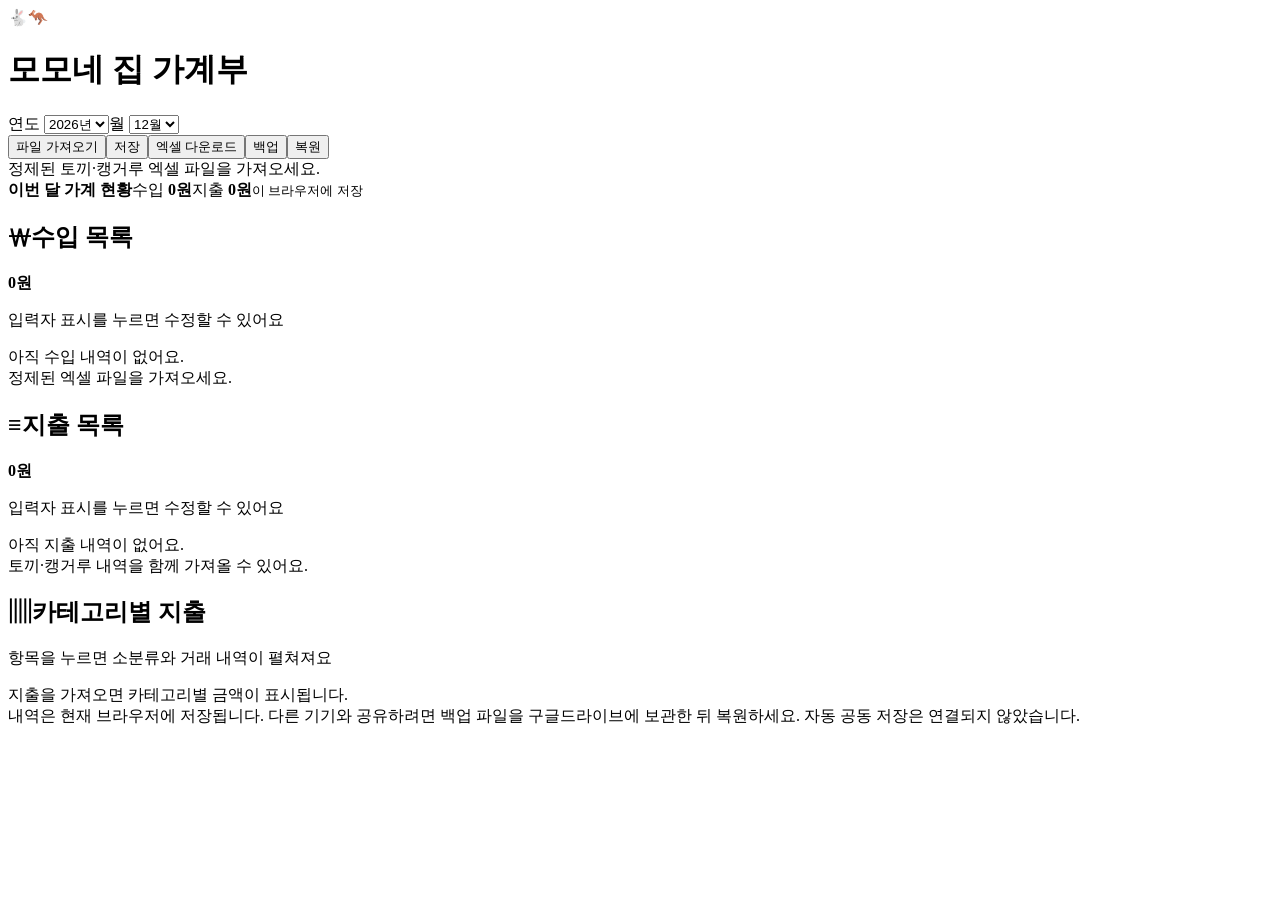
==== index.html @ 963e7337 "Add index.html" ====
<!doctype html>
<html lang="ko"><head><meta charset="utf-8"><meta name="viewport" content="width=device-width,initial-scale=1"><title>모모네 집 가계부</title><link rel="stylesheet" href="style.css"><script defer src="vendor/xlsx.full.min.js"></script><script defer src="app.js"></script></head>
<body><main>
<header><div class="brand"><span class="mascots" aria-hidden="true">🐇🦘</span><h1>모모네 집 가계부</h1></div><div class="toolbar"><div class="period"><label>연도 <select id="year"></select></label><label>월 <select id="month"></select></label></div><div class="actions"><button id="import">파일 가져오기</button><button id="save" class="primary">저장</button><button id="export">엑셀 다운로드</button><button id="backup">백업</button><button id="restore">복원</button></div></div></header>
<div id="notice" role="status">정제된 토끼·캥거루 엑셀 파일을 가져오세요.</div>
<section class="summary"><strong>이번 달 가계 현황</strong><span>수입 <b id="incomeTotal">0원</b></span><span>지출 <b id="expenseTotal">0원</b></span><small id="savedState">이 브라우저에 저장</small></section>
<div class="lists"><section class="panel"><div class="panel-title"><h2><span class="circle green">₩</span>수입 목록</h2><strong id="incomePanelTotal">0원</strong></div><p class="hint">입력자 표시를 누르면 수정할 수 있어요</p><div id="incomeList"></div></section><section class="panel"><div class="panel-title"><h2><span class="circle purple">≡</span>지출 목록</h2><strong id="expensePanelTotal">0원</strong></div><p class="hint">입력자 표시를 누르면 수정할 수 있어요</p><div id="expenseList"></div></section></div>
<section class="panel analysis"><h2><span class="circle green">▥</span>카테고리별 지출</h2><p class="hint">항목을 누르면 소분류와 거래 내역이 펼쳐져요</p><div id="chart"></div><div id="detail"></div></section>
<footer>내역은 현재 브라우저에 저장됩니다. 다른 기기와 공유하려면 백업 파일을 구글드라이브에 보관한 뒤 복원하세요. 자동 공동 저장은 연결되지 않았습니다.</footer>
</main><input hidden type="file" id="files" accept=".xlsx,.xls" multiple><input hidden type="file" id="backupFile" accept=".json">
<dialog id="importDialog"><form id="importForm"><h2>파일 가져오기</h2><p class="hint">파일명에서 월과 입력자를 찾았어요. 연도와 내용을 확인하세요.</p><div id="importFields"></div><p class="hint">같은 연월·입력자의 기존 내역은 새 파일로 교체됩니다.</p><div class="dialog-actions"><button type="button" data-close="importDialog">취소</button><button class="primary" type="submit">가져오기</button></div></form></dialog>
<dialog id="editDialog"><form id="editForm"><h2>내역 수정</h2><label>입력자<select name="owner"><option>토끼</option><option>캥거루</option></select></label><label>구분<select name="type"><option>수입</option><option>지출</option></select></label><label>날짜<input name="date" type="date" required></label><div class="field-pair"><label>대분류<input name="category" required></label><label>소분류<input name="subcategory"></label></div><label>내용<input name="description" required></label><label>금액<input name="amount" type="number" step="1" required></label><label>결제수단<input name="payment"></label><label>메모<textarea name="memo" rows="3"></textarea></label><div class="dialog-actions"><button type="button" data-close="editDialog">취소</button><button type="submit" class="primary">수정 저장</button></div></form></dialog>
</body></html>
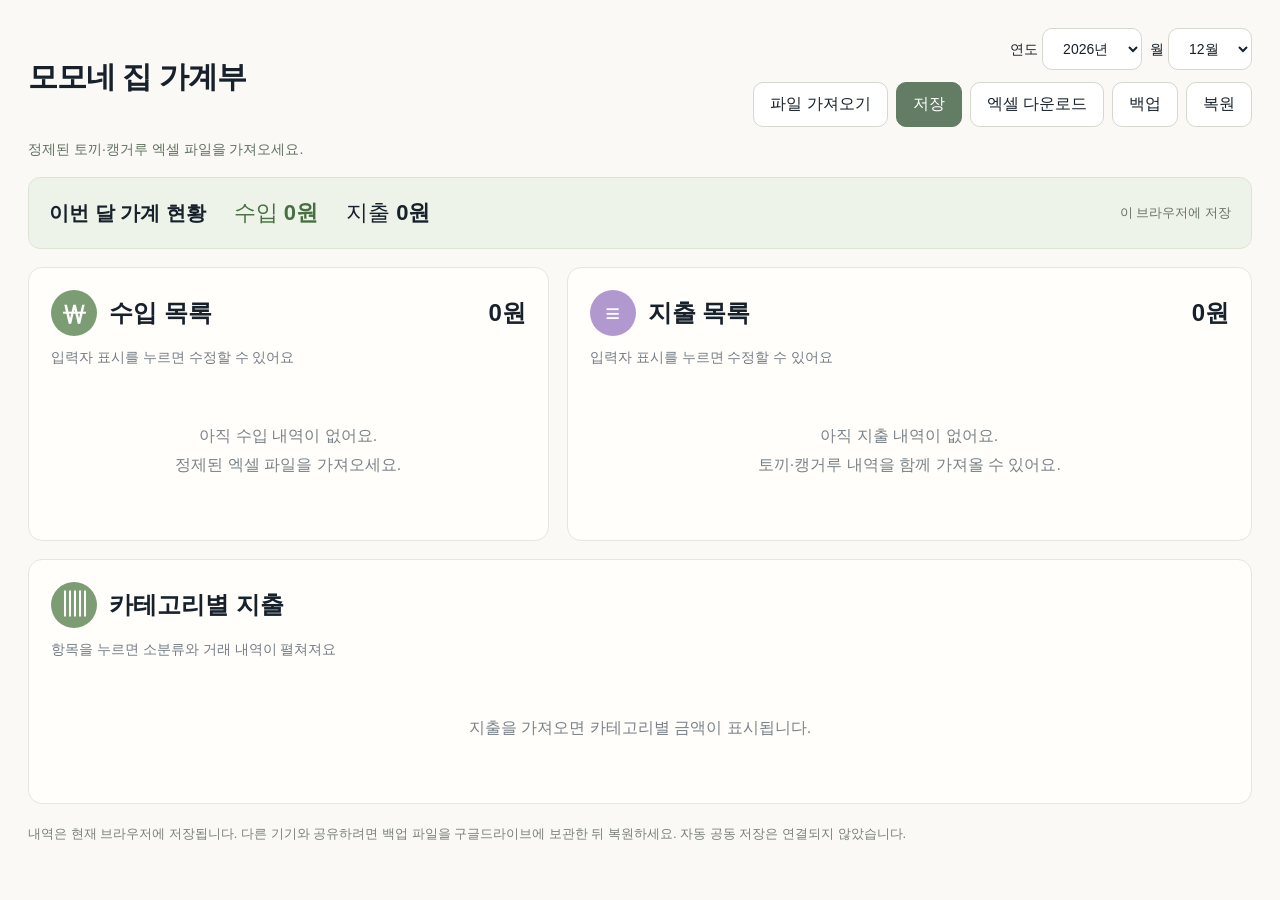
==== commit 115a2361: "Remove mascot emoji beside household ledger title" ====
--- a/index.html
+++ b/index.html
@@ -1,7 +1,7 @@
 <!doctype html>
 <html lang="ko"><head><meta charset="utf-8"><meta name="viewport" content="width=device-width,initial-scale=1"><title>모모네 집 가계부</title><link rel="stylesheet" href="style.css"><script defer src="vendor/xlsx.full.min.js"></script><script defer src="app.js"></script></head>
 <body><main>
-<header><div class="brand"><span class="mascots" aria-hidden="true">🐇🦘</span><h1>모모네 집 가계부</h1></div><div class="toolbar"><div class="period"><label>연도 <select id="year"></select></label><label>월 <select id="month"></select></label></div><div class="actions"><button id="import">파일 가져오기</button><button id="save" class="primary">저장</button><button id="export">엑셀 다운로드</button><button id="backup">백업</button><button id="restore">복원</button></div></div></header>
+<header><div class="brand"><h1>모모네 집 가계부</h1></div><div class="toolbar"><div class="period"><label>연도 <select id="year"></select></label><label>월 <select id="month"></select></label></div><div class="actions"><button id="import">파일 가져오기</button><button id="save" class="primary">저장</button><button id="export">엑셀 다운로드</button><button id="backup">백업</button><button id="restore">복원</button></div></div></header>
 <div id="notice" role="status">정제된 토끼·캥거루 엑셀 파일을 가져오세요.</div>
 <section class="summary"><strong>이번 달 가계 현황</strong><span>수입 <b id="incomeTotal">0원</b></span><span>지출 <b id="expenseTotal">0원</b></span><small id="savedState">이 브라우저에 저장</small></section>
 <div class="lists"><section class="panel"><div class="panel-title"><h2><span class="circle green">₩</span>수입 목록</h2><strong id="incomePanelTotal">0원</strong></div><p class="hint">입력자 표시를 누르면 수정할 수 있어요</p><div id="incomeList"></div></section><section class="panel"><div class="panel-title"><h2><span class="circle purple">≡</span>지출 목록</h2><strong id="expensePanelTotal">0원</strong></div><p class="hint">입력자 표시를 누르면 수정할 수 있어요</p><div id="expenseList"></div></section></div>
--- a/style.css
+++ b/style.css
@@ -0,0 +1 @@
+:root{font-family:Arial,'Malgun Gothic',sans-serif;color:#17212b;background:#faf9f5;font-size:16px;--green:#547457;--purple:#8b6bb7;--line:#e7e5df}*{box-sizing:border-box}body{margin:0}main{max-width:1320px;margin:auto;padding:28px}header{display:flex;justify-content:space-between;align-items:center;gap:24px;margin-bottom:14px}.brand{display:flex;align-items:center;gap:18px}.mascots{font-size:54px;white-space:nowrap}h1{font-size:30px;margin:0;letter-spacing:-1px}h2{font-size:24px;margin:0;display:flex;align-items:center;gap:12px}.toolbar{display:grid;gap:12px}.period,.actions{display:flex;gap:8px;flex-wrap:wrap}.period{justify-content:flex-end}button,select,input,textarea{font:inherit}button,select{border:1px solid #d5d8cd;border-radius:10px;background:#fff;padding:11px 16px;color:inherit}button{cursor:pointer}button:hover{background:#f0f2eb}button:focus-visible,select:focus-visible,input:focus-visible,textarea:focus-visible{outline:3px solid #7a9878;outline-offset:2px}.primary{background:#627d64;color:white;border-color:#627d64}.primary:hover{background:#506b53}label{font-size:14px}#notice{font-size:14px;color:#62715f;min-height:26px;margin:10px 0}.summary{background:#eef3e9;border:1px solid #dce5d4;border-radius:12px;padding:20px;display:flex;align-items:center;gap:28px;flex-wrap:wrap;margin-bottom:18px}.summary strong{font-size:20px}.summary span{font-size:22px}.summary span:first-of-type{color:#477042}.summary small{margin-left:auto;color:#677266;font-size:13px}.lists{display:grid;grid-template-columns:0.95fr 1.25fr;gap:18px;margin-bottom:18px}.panel{background:#fffefa;border:1px solid var(--line);border-radius:14px;padding:22px}.panel-title{display:flex;justify-content:space-between;align-items:center;gap:14px}.panel-title>strong{font-size:24px;white-space:nowrap}.circle{display:inline-flex;border-radius:50%;width:46px;height:46px;align-items:center;justify-content:center;color:#fff;font-size:25px;flex-shrink:0}.green{background:#7c9d73}.purple{background:#b199d0}.hint{font-size:14px;color:#747c86;margin:10px 0 16px;line-height:1.6}.table-wrap{overflow:auto}table{width:100%;border-collapse:collapse;font-size:14px}th{color:#707987;font-weight:normal;text-align:left;padding:12px 8px;border-bottom:1px solid var(--line)}td{padding:16px 8px;border-bottom:1px solid var(--line);vertical-align:middle}td:first-child{white-space:nowrap}.money{text-align:right;white-space:nowrap;font-variant-numeric:tabular-nums}.owner-cell{text-align:right;width:82px}.owner{border:0;padding:7px 12px;font-size:14px;white-space:nowrap}.owner.rabbit{color:#7954ae;background:#ece2f6}.owner.kangaroo{color:#405b3d;background:#e1ead9}.description{display:block;color:#69717b;margin-top:5px;overflow-wrap:anywhere}.memo{display:block;font-size:13px;line-height:1.6;color:#647566;margin-top:5px;overflow-wrap:anywhere}.group{background:#eef3e8;padding:13px;border-radius:9px;display:flex;justify-content:space-between;gap:12px;margin:16px 0 4px;font-weight:bold}.empty{padding:38px 15px;text-align:center;color:#7a8289;line-height:1.8}.more{width:100%;margin-top:15px;background:#f3f2ee;border:0}.analysis{margin-top:18px}.bar-row{width:100%;display:grid;grid-template-columns:140px 1fr 160px;gap:16px;align-items:center;border:0;border-bottom:1px solid var(--line);border-radius:0;background:transparent;padding:17px 10px;text-align:left}.bar-row.selected{background:#edf3e7;border-radius:9px}.track{height:23px;background:#f4f3ef;border-radius:6px;overflow:hidden}.bar{display:block;height:100%;border-radius:6px}.bar-row .value{text-align:right;font-variant-numeric:tabular-nums}.detail-title{margin-top:22px;background:#edf3e7;border-radius:10px;padding:16px;display:flex;justify-content:space-between;align-items:center;gap:16px;flex-wrap:wrap}.chips{display:flex;gap:8px;flex-wrap:wrap}.chips button{font-size:14px;padding:8px 12px;border-radius:22px}.chips .active{background:#dce8d0;border-color:#82a276}footer{color:#798079;font-size:13px;line-height:1.8;margin:18px 0}dialog{border:1px solid var(--line);border-radius:16px;padding:26px;max-width:560px;width:calc(100% - 32px);max-height:90vh;overflow:auto;box-shadow:0 15px 70px #0002}dialog::backdrop{background:#1f29285c}dialog h2{margin-bottom:18px}dialog label{display:block;margin:12px 0}dialog input,dialog select,dialog textarea{width:100%;padding:10px;border:1px solid #cfd6ca;border-radius:8px;margin-top:6px;background:white}.field-pair{display:grid;grid-template-columns:1fr 1fr;gap:12px}.dialog-actions{display:flex;justify-content:flex-end;gap:10px;margin-top:22px}.import-item{border-bottom:1px solid var(--line);padding-bottom:12px;overflow-wrap:anywhere}button:disabled{opacity:.5;cursor:wait}@media(max-width:1000px){header{align-items:flex-start;flex-direction:column}.period{justify-content:flex-start}.toolbar{width:100%}.lists{grid-template-columns:1fr}.brand h1{font-size:27px}.summary small{margin-left:0}}@media(max-width:600px){main{padding:14px}.mascots{font-size:35px}.brand{gap:10px}h1,.brand h1{font-size:24px}.panel{padding:14px}h2{font-size:20px}.panel-title>strong{font-size:19px}.circle{width:36px;height:36px;font-size:22px}.summary{gap:12px;padding:14px}.summary strong{width:100%}.summary span{font-size:18px}button{padding:10px 12px}.bar-row{grid-template-columns:95px 1fr 112px;gap:8px;font-size:13px;padding:15px 4px}td,th{padding:13px 5px}table{font-size:13px}.owner{padding:7px 8px;font-size:13px}.owner-cell{width:65px}.field-pair{grid-template-columns:1fr}.summary small{width:100%}}
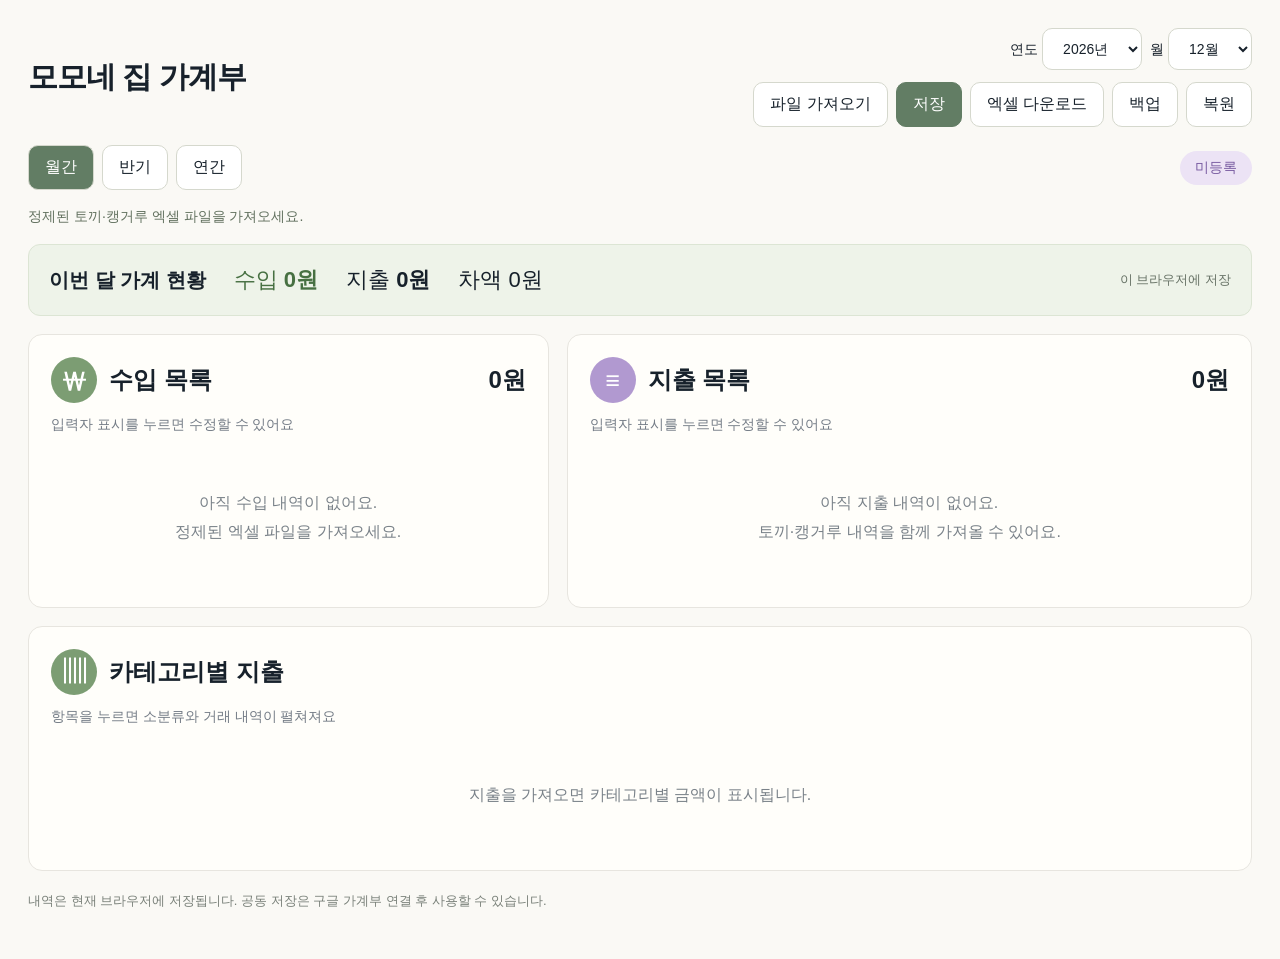
==== commit edf247d5: "Add month confirmation and yearly/half-year dashboards" ====
--- a/index.html
+++ b/index.html
@@ -2,12 +2,14 @@
 <html lang="ko"><head><meta charset="utf-8"><meta name="viewport" content="width=device-width,initial-scale=1"><title>모모네 집 가계부</title><link rel="stylesheet" href="style.css"><script defer src="vendor/xlsx.full.min.js"></script><script defer src="app.js"></script></head>
 <body><main>
 <header><div class="brand"><h1>모모네 집 가계부</h1></div><div class="toolbar"><div class="period"><label>연도 <select id="year"></select></label><label>월 <select id="month"></select></label></div><div class="actions"><button id="import">파일 가져오기</button><button id="save" class="primary">저장</button><button id="export">엑셀 다운로드</button><button id="backup">백업</button><button id="restore">복원</button></div></div></header>
+<nav class="views"><button data-view="month" class="active">월간</button><button data-view="half">반기</button><button data-view="year">연간</button><select id="half"><option value="1">상반기 · 1~6월</option><option value="2">하반기 · 7~12월</option></select><span id="monthStatus"></span><button id="reopen" hidden>확정 해제</button></nav>
 <div id="notice" role="status">정제된 토끼·캥거루 엑셀 파일을 가져오세요.</div>
 <section class="summary"><strong>이번 달 가계 현황</strong><span>수입 <b id="incomeTotal">0원</b></span><span>지출 <b id="expenseTotal">0원</b></span><small id="savedState">이 브라우저에 저장</small></section>
 <div class="lists"><section class="panel"><div class="panel-title"><h2><span class="circle green">₩</span>수입 목록</h2><strong id="incomePanelTotal">0원</strong></div><p class="hint">입력자 표시를 누르면 수정할 수 있어요</p><div id="incomeList"></div></section><section class="panel"><div class="panel-title"><h2><span class="circle purple">≡</span>지출 목록</h2><strong id="expensePanelTotal">0원</strong></div><p class="hint">입력자 표시를 누르면 수정할 수 있어요</p><div id="expenseList"></div></section></div>
+<section class="panel" id="periodAnalysis" hidden></section>
 <section class="panel analysis"><h2><span class="circle green">▥</span>카테고리별 지출</h2><p class="hint">항목을 누르면 소분류와 거래 내역이 펼쳐져요</p><div id="chart"></div><div id="detail"></div></section>
-<footer>내역은 현재 브라우저에 저장됩니다. 다른 기기와 공유하려면 백업 파일을 구글드라이브에 보관한 뒤 복원하세요. 자동 공동 저장은 연결되지 않았습니다.</footer>
+<footer id="storageFooter">내역은 현재 브라우저에 저장됩니다. 공동 저장은 구글 가계부 연결 후 사용할 수 있습니다. <a id="sharedLink" hidden>공동 가계부 열기</a></footer>
 </main><input hidden type="file" id="files" accept=".xlsx,.xls" multiple><input hidden type="file" id="backupFile" accept=".json">
 <dialog id="importDialog"><form id="importForm"><h2>파일 가져오기</h2><p class="hint">파일명에서 월과 입력자를 찾았어요. 연도와 내용을 확인하세요.</p><div id="importFields"></div><p class="hint">같은 연월·입력자의 기존 내역은 새 파일로 교체됩니다.</p><div class="dialog-actions"><button type="button" data-close="importDialog">취소</button><button class="primary" type="submit">가져오기</button></div></form></dialog>
 <dialog id="editDialog"><form id="editForm"><h2>내역 수정</h2><label>입력자<select name="owner"><option>토끼</option><option>캥거루</option></select></label><label>구분<select name="type"><option>수입</option><option>지출</option></select></label><label>날짜<input name="date" type="date" required></label><div class="field-pair"><label>대분류<input name="category" required></label><label>소분류<input name="subcategory"></label></div><label>내용<input name="description" required></label><label>금액<input name="amount" type="number" step="1" required></label><label>결제수단<input name="payment"></label><label>메모<textarea name="memo" rows="3"></textarea></label><div class="dialog-actions"><button type="button" data-close="editDialog">취소</button><button type="submit" class="primary">수정 저장</button></div></form></dialog>
-</body></html>
+<script defer src="ledger-state.js"></script><script defer src="analysis.js"></script></body></html>
--- a/style.css
+++ b/style.css
@@ -1 +1,2 @@
 :root{font-family:Arial,'Malgun Gothic',sans-serif;color:#17212b;background:#faf9f5;font-size:16px;--green:#547457;--purple:#8b6bb7;--line:#e7e5df}*{box-sizing:border-box}body{margin:0}main{max-width:1320px;margin:auto;padding:28px}header{display:flex;justify-content:space-between;align-items:center;gap:24px;margin-bottom:14px}.brand{display:flex;align-items:center;gap:18px}.mascots{font-size:54px;white-space:nowrap}h1{font-size:30px;margin:0;letter-spacing:-1px}h2{font-size:24px;margin:0;display:flex;align-items:center;gap:12px}.toolbar{display:grid;gap:12px}.period,.actions{display:flex;gap:8px;flex-wrap:wrap}.period{justify-content:flex-end}button,select,input,textarea{font:inherit}button,select{border:1px solid #d5d8cd;border-radius:10px;background:#fff;padding:11px 16px;color:inherit}button{cursor:pointer}button:hover{background:#f0f2eb}button:focus-visible,select:focus-visible,input:focus-visible,textarea:focus-visible{outline:3px solid #7a9878;outline-offset:2px}.primary{background:#627d64;color:white;border-color:#627d64}.primary:hover{background:#506b53}label{font-size:14px}#notice{font-size:14px;color:#62715f;min-height:26px;margin:10px 0}.summary{background:#eef3e9;border:1px solid #dce5d4;border-radius:12px;padding:20px;display:flex;align-items:center;gap:28px;flex-wrap:wrap;margin-bottom:18px}.summary strong{font-size:20px}.summary span{font-size:22px}.summary span:first-of-type{color:#477042}.summary small{margin-left:auto;color:#677266;font-size:13px}.lists{display:grid;grid-template-columns:0.95fr 1.25fr;gap:18px;margin-bottom:18px}.panel{background:#fffefa;border:1px solid var(--line);border-radius:14px;padding:22px}.panel-title{display:flex;justify-content:space-between;align-items:center;gap:14px}.panel-title>strong{font-size:24px;white-space:nowrap}.circle{display:inline-flex;border-radius:50%;width:46px;height:46px;align-items:center;justify-content:center;color:#fff;font-size:25px;flex-shrink:0}.green{background:#7c9d73}.purple{background:#b199d0}.hint{font-size:14px;color:#747c86;margin:10px 0 16px;line-height:1.6}.table-wrap{overflow:auto}table{width:100%;border-collapse:collapse;font-size:14px}th{color:#707987;font-weight:normal;text-align:left;padding:12px 8px;border-bottom:1px solid var(--line)}td{padding:16px 8px;border-bottom:1px solid var(--line);vertical-align:middle}td:first-child{white-space:nowrap}.money{text-align:right;white-space:nowrap;font-variant-numeric:tabular-nums}.owner-cell{text-align:right;width:82px}.owner{border:0;padding:7px 12px;font-size:14px;white-space:nowrap}.owner.rabbit{color:#7954ae;background:#ece2f6}.owner.kangaroo{color:#405b3d;background:#e1ead9}.description{display:block;color:#69717b;margin-top:5px;overflow-wrap:anywhere}.memo{display:block;font-size:13px;line-height:1.6;color:#647566;margin-top:5px;overflow-wrap:anywhere}.group{background:#eef3e8;padding:13px;border-radius:9px;display:flex;justify-content:space-between;gap:12px;margin:16px 0 4px;font-weight:bold}.empty{padding:38px 15px;text-align:center;color:#7a8289;line-height:1.8}.more{width:100%;margin-top:15px;background:#f3f2ee;border:0}.analysis{margin-top:18px}.bar-row{width:100%;display:grid;grid-template-columns:140px 1fr 160px;gap:16px;align-items:center;border:0;border-bottom:1px solid var(--line);border-radius:0;background:transparent;padding:17px 10px;text-align:left}.bar-row.selected{background:#edf3e7;border-radius:9px}.track{height:23px;background:#f4f3ef;border-radius:6px;overflow:hidden}.bar{display:block;height:100%;border-radius:6px}.bar-row .value{text-align:right;font-variant-numeric:tabular-nums}.detail-title{margin-top:22px;background:#edf3e7;border-radius:10px;padding:16px;display:flex;justify-content:space-between;align-items:center;gap:16px;flex-wrap:wrap}.chips{display:flex;gap:8px;flex-wrap:wrap}.chips button{font-size:14px;padding:8px 12px;border-radius:22px}.chips .active{background:#dce8d0;border-color:#82a276}footer{color:#798079;font-size:13px;line-height:1.8;margin:18px 0}dialog{border:1px solid var(--line);border-radius:16px;padding:26px;max-width:560px;width:calc(100% - 32px);max-height:90vh;overflow:auto;box-shadow:0 15px 70px #0002}dialog::backdrop{background:#1f29285c}dialog h2{margin-bottom:18px}dialog label{display:block;margin:12px 0}dialog input,dialog select,dialog textarea{width:100%;padding:10px;border:1px solid #cfd6ca;border-radius:8px;margin-top:6px;background:white}.field-pair{display:grid;grid-template-columns:1fr 1fr;gap:12px}.dialog-actions{display:flex;justify-content:flex-end;gap:10px;margin-top:22px}.import-item{border-bottom:1px solid var(--line);padding-bottom:12px;overflow-wrap:anywhere}button:disabled{opacity:.5;cursor:wait}@media(max-width:1000px){header{align-items:flex-start;flex-direction:column}.period{justify-content:flex-start}.toolbar{width:100%}.lists{grid-template-columns:1fr}.brand h1{font-size:27px}.summary small{margin-left:0}}@media(max-width:600px){main{padding:14px}.mascots{font-size:35px}.brand{gap:10px}h1,.brand h1{font-size:24px}.panel{padding:14px}h2{font-size:20px}.panel-title>strong{font-size:19px}.circle{width:36px;height:36px;font-size:22px}.summary{gap:12px;padding:14px}.summary strong{width:100%}.summary span{font-size:18px}button{padding:10px 12px}.bar-row{grid-template-columns:95px 1fr 112px;gap:8px;font-size:13px;padding:15px 4px}td,th{padding:13px 5px}table{font-size:13px}.owner{padding:7px 8px;font-size:13px}.owner-cell{width:65px}.field-pair{grid-template-columns:1fr}.summary small{width:100%}}
+:root [hidden]{display:none!important}.views{display:flex;align-items:center;gap:8px;flex-wrap:wrap;margin:18px 0}.views .active{background:#627d64;color:#fff}.views #monthStatus{margin-left:auto;background:#ece3f5;color:#775aa0;border-radius:20px;padding:8px 15px;font-size:14px}.trend{position:relative;width:100%;min-width:0}.trend svg{display:block;width:100%;height:auto}.trend-hit{position:absolute;inset:0 4% 7% 7%;display:flex}.trend-hit button{flex:1;min-width:0;opacity:0;border:0;padding:0}.trend-hit button:focus-visible{opacity:.12;background:#9bb593}.trend-info{padding:14px;background:#edf2e8;border-radius:10px;line-height:1.8;margin-bottom:28px}.legend-income{color:#547457}.legend-expense{color:#9478af}.pie-heading{margin-top:28px}.pie-layout{display:grid;grid-template-columns:300px 1fr;gap:35px;align-items:center;margin-top:22px}.donut{width:280px;height:280px;border-radius:50%;position:relative}.donut>span{position:absolute;inset:25%;border-radius:50%;background:#fffefa;display:flex;align-items:center;justify-content:center;flex-direction:column;font-size:18px;font-weight:bold;z-index:2;pointer-events:none}.donut small{font-size:13px;font-weight:normal;margin-top:8px;color:#777}.pie-targets{position:absolute;inset:0;width:100%;height:100%}.pie-targets path{cursor:pointer}.pie-targets path:hover{fill:#fff4}.pie-legend button{display:grid;grid-template-columns:14px 1fr auto;gap:12px;align-items:center;width:100%;text-align:left;border:0;border-bottom:1px solid var(--line);border-radius:0;background:transparent;padding:13px 8px;font-size:14px}.pie-legend i{width:12px;height:12px;border-radius:3px}.pie-legend button:hover{background:#f0f4eb}@media(max-width:600px){.pie-layout{grid-template-columns:1fr;gap:18px}.donut{margin:auto;width:230px;height:230px}.trend-info{font-size:14px}.views #monthStatus{margin-left:0}.summary #difference{font-size:16px}}
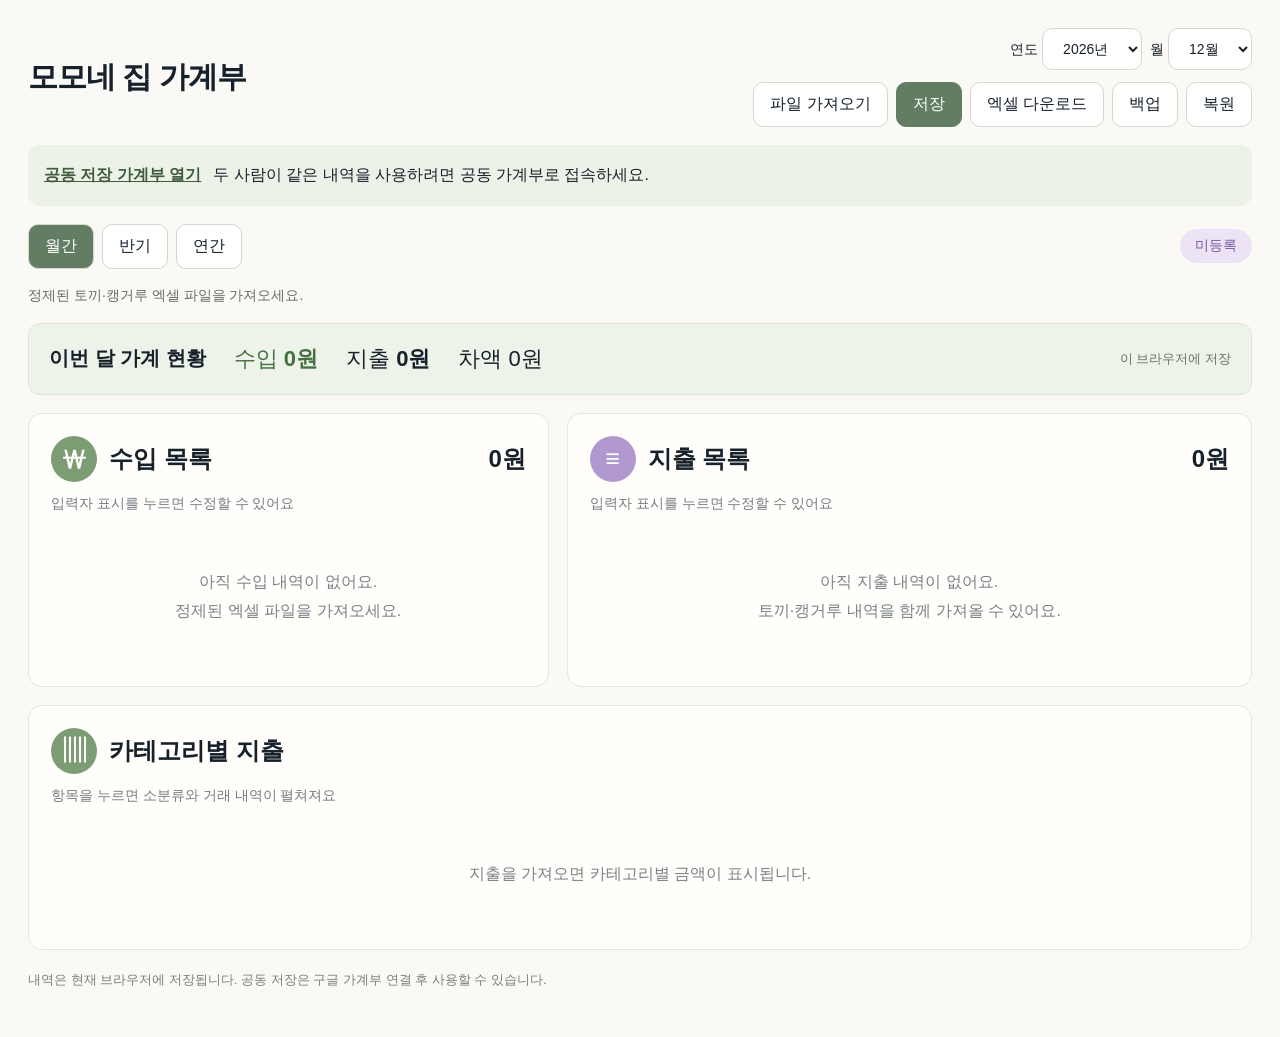
==== commit f65ceb78: "Link to authenticated Google shared ledger" ====
--- a/index.html
+++ b/index.html
@@ -2,6 +2,7 @@
 <html lang="ko"><head><meta charset="utf-8"><meta name="viewport" content="width=device-width,initial-scale=1"><title>모모네 집 가계부</title><link rel="stylesheet" href="style.css"><script defer src="vendor/xlsx.full.min.js"></script><script defer src="app.js"></script></head>
 <body><main>
 <header><div class="brand"><h1>모모네 집 가계부</h1></div><div class="toolbar"><div class="period"><label>연도 <select id="year"></select></label><label>월 <select id="month"></select></label></div><div class="actions"><button id="import">파일 가져오기</button><button id="save" class="primary">저장</button><button id="export">엑셀 다운로드</button><button id="backup">백업</button><button id="restore">복원</button></div></div></header>
+<div style="margin-top:18px;padding:16px;background:#edf2e8;border-radius:12px;line-height:1.8"><a href="https://script.google.com/macros/s/AKfycbz5YzkvmMvAzPvbV-YOwo0FLwXb7m3hsymJ8yCqXvCS71XnRXiC8ZnzNHFR4dZeDioZYQ/exec" target="_blank" rel="noopener" style="font-weight:bold;color:#405b3d">공동 저장 가계부 열기</a><span style="margin-left:12px">두 사람이 같은 내역을 사용하려면 공동 가계부로 접속하세요.</span></div>
 <nav class="views"><button data-view="month" class="active">월간</button><button data-view="half">반기</button><button data-view="year">연간</button><select id="half"><option value="1">상반기 · 1~6월</option><option value="2">하반기 · 7~12월</option></select><span id="monthStatus"></span><button id="reopen" hidden>확정 해제</button></nav>
 <div id="notice" role="status">정제된 토끼·캥거루 엑셀 파일을 가져오세요.</div>
 <section class="summary"><strong>이번 달 가계 현황</strong><span>수입 <b id="incomeTotal">0원</b></span><span>지출 <b id="expenseTotal">0원</b></span><small id="savedState">이 브라우저에 저장</small></section>
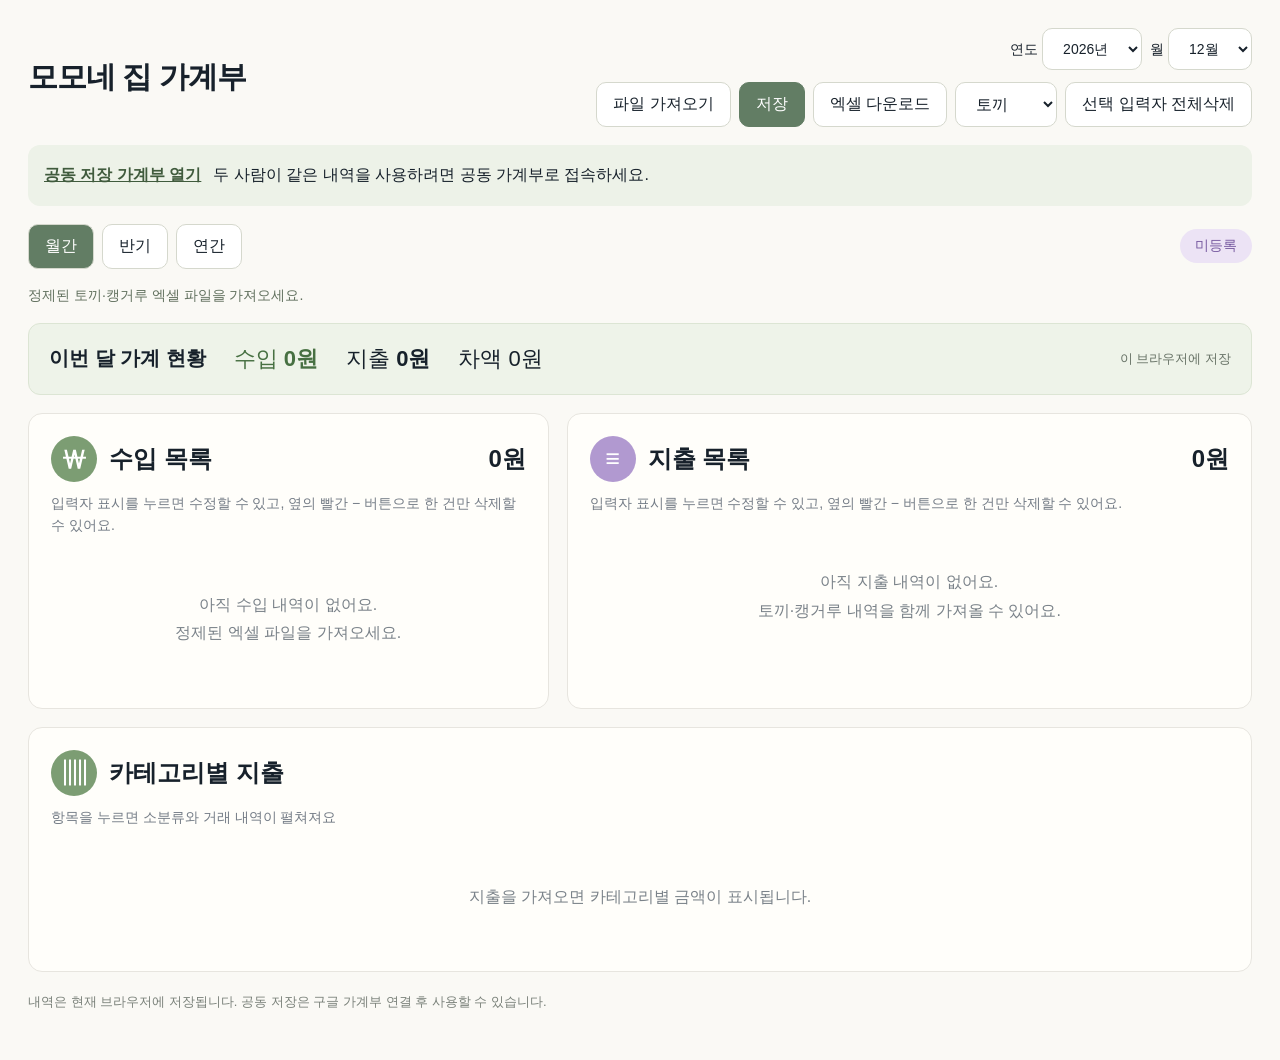
==== commit 8010f782: "Add ledger delete controls" ====
--- a/index.html
+++ b/index.html
@@ -1,16 +1,16 @@
 <!doctype html>
 <html lang="ko"><head><meta charset="utf-8"><meta name="viewport" content="width=device-width,initial-scale=1"><title>모모네 집 가계부</title><link rel="stylesheet" href="style.css"><script defer src="vendor/xlsx.full.min.js"></script><script defer src="app.js"></script></head>
 <body><main>
-<header><div class="brand"><h1>모모네 집 가계부</h1></div><div class="toolbar"><div class="period"><label>연도 <select id="year"></select></label><label>월 <select id="month"></select></label></div><div class="actions"><button id="import">파일 가져오기</button><button id="save" class="primary">저장</button><button id="export">엑셀 다운로드</button><button id="backup">백업</button><button id="restore">복원</button></div></div></header>
+<header><div class="brand"><h1>모모네 집 가계부</h1></div><div class="toolbar"><div class="period"><label>연도 <select id="year"></select></label><label>월 <select id="month"></select></label></div><div class="actions"><button id="import">파일 가져오기</button><button id="save" class="primary">저장</button><button id="export">엑셀 다운로드</button><select id="deleteOwner" aria-label="전체 삭제할 입력자"><option value="토끼">토끼</option><option value="캥거루">캥거루</option></select><button id="deleteOwnerAll" class="danger-outline">선택 입력자 전체삭제</button></div></div></header>
 <div style="margin-top:18px;padding:16px;background:#edf2e8;border-radius:12px;line-height:1.8"><a href="https://script.google.com/macros/s/AKfycbz5YzkvmMvAzPvbV-YOwo0FLwXb7m3hsymJ8yCqXvCS71XnRXiC8ZnzNHFR4dZeDioZYQ/exec" target="_blank" rel="noopener" style="font-weight:bold;color:#405b3d">공동 저장 가계부 열기</a><span style="margin-left:12px">두 사람이 같은 내역을 사용하려면 공동 가계부로 접속하세요.</span></div>
 <nav class="views"><button data-view="month" class="active">월간</button><button data-view="half">반기</button><button data-view="year">연간</button><select id="half"><option value="1">상반기 · 1~6월</option><option value="2">하반기 · 7~12월</option></select><span id="monthStatus"></span><button id="reopen" hidden>확정 해제</button></nav>
 <div id="notice" role="status">정제된 토끼·캥거루 엑셀 파일을 가져오세요.</div>
 <section class="summary"><strong>이번 달 가계 현황</strong><span>수입 <b id="incomeTotal">0원</b></span><span>지출 <b id="expenseTotal">0원</b></span><small id="savedState">이 브라우저에 저장</small></section>
-<div class="lists"><section class="panel"><div class="panel-title"><h2><span class="circle green">₩</span>수입 목록</h2><strong id="incomePanelTotal">0원</strong></div><p class="hint">입력자 표시를 누르면 수정할 수 있어요</p><div id="incomeList"></div></section><section class="panel"><div class="panel-title"><h2><span class="circle purple">≡</span>지출 목록</h2><strong id="expensePanelTotal">0원</strong></div><p class="hint">입력자 표시를 누르면 수정할 수 있어요</p><div id="expenseList"></div></section></div>
+<div class="lists"><section class="panel"><div class="panel-title"><h2><span class="circle green">₩</span>수입 목록</h2><strong id="incomePanelTotal">0원</strong></div><p class="hint">입력자 표시를 누르면 수정할 수 있고, 옆의 빨간 − 버튼으로 한 건만 삭제할 수 있어요.</p><div id="incomeList"></div></section><section class="panel"><div class="panel-title"><h2><span class="circle purple">≡</span>지출 목록</h2><strong id="expensePanelTotal">0원</strong></div><p class="hint">입력자 표시를 누르면 수정할 수 있고, 옆의 빨간 − 버튼으로 한 건만 삭제할 수 있어요.</p><div id="expenseList"></div></section></div>
 <section class="panel" id="periodAnalysis" hidden></section>
 <section class="panel analysis"><h2><span class="circle green">▥</span>카테고리별 지출</h2><p class="hint">항목을 누르면 소분류와 거래 내역이 펼쳐져요</p><div id="chart"></div><div id="detail"></div></section>
 <footer id="storageFooter">내역은 현재 브라우저에 저장됩니다. 공동 저장은 구글 가계부 연결 후 사용할 수 있습니다. <a id="sharedLink" hidden>공동 가계부 열기</a></footer>
-</main><input hidden type="file" id="files" accept=".xlsx,.xls" multiple><input hidden type="file" id="backupFile" accept=".json">
+</main><input hidden type="file" id="files" accept=".xlsx,.xls" multiple>
 <dialog id="importDialog"><form id="importForm"><h2>파일 가져오기</h2><p class="hint">파일명에서 월과 입력자를 찾았어요. 연도와 내용을 확인하세요.</p><div id="importFields"></div><p class="hint">같은 연월·입력자의 기존 내역은 새 파일로 교체됩니다.</p><div class="dialog-actions"><button type="button" data-close="importDialog">취소</button><button class="primary" type="submit">가져오기</button></div></form></dialog>
 <dialog id="editDialog"><form id="editForm"><h2>내역 수정</h2><label>입력자<select name="owner"><option>토끼</option><option>캥거루</option></select></label><label>구분<select name="type"><option>수입</option><option>지출</option></select></label><label>날짜<input name="date" type="date" required></label><div class="field-pair"><label>대분류<input name="category" required></label><label>소분류<input name="subcategory"></label></div><label>내용<input name="description" required></label><label>금액<input name="amount" type="number" step="1" required></label><label>결제수단<input name="payment"></label><label>메모<textarea name="memo" rows="3"></textarea></label><div class="dialog-actions"><button type="button" data-close="editDialog">취소</button><button type="submit" class="primary">수정 저장</button></div></form></dialog>
 <script defer src="ledger-state.js"></script><script defer src="analysis.js"></script></body></html>
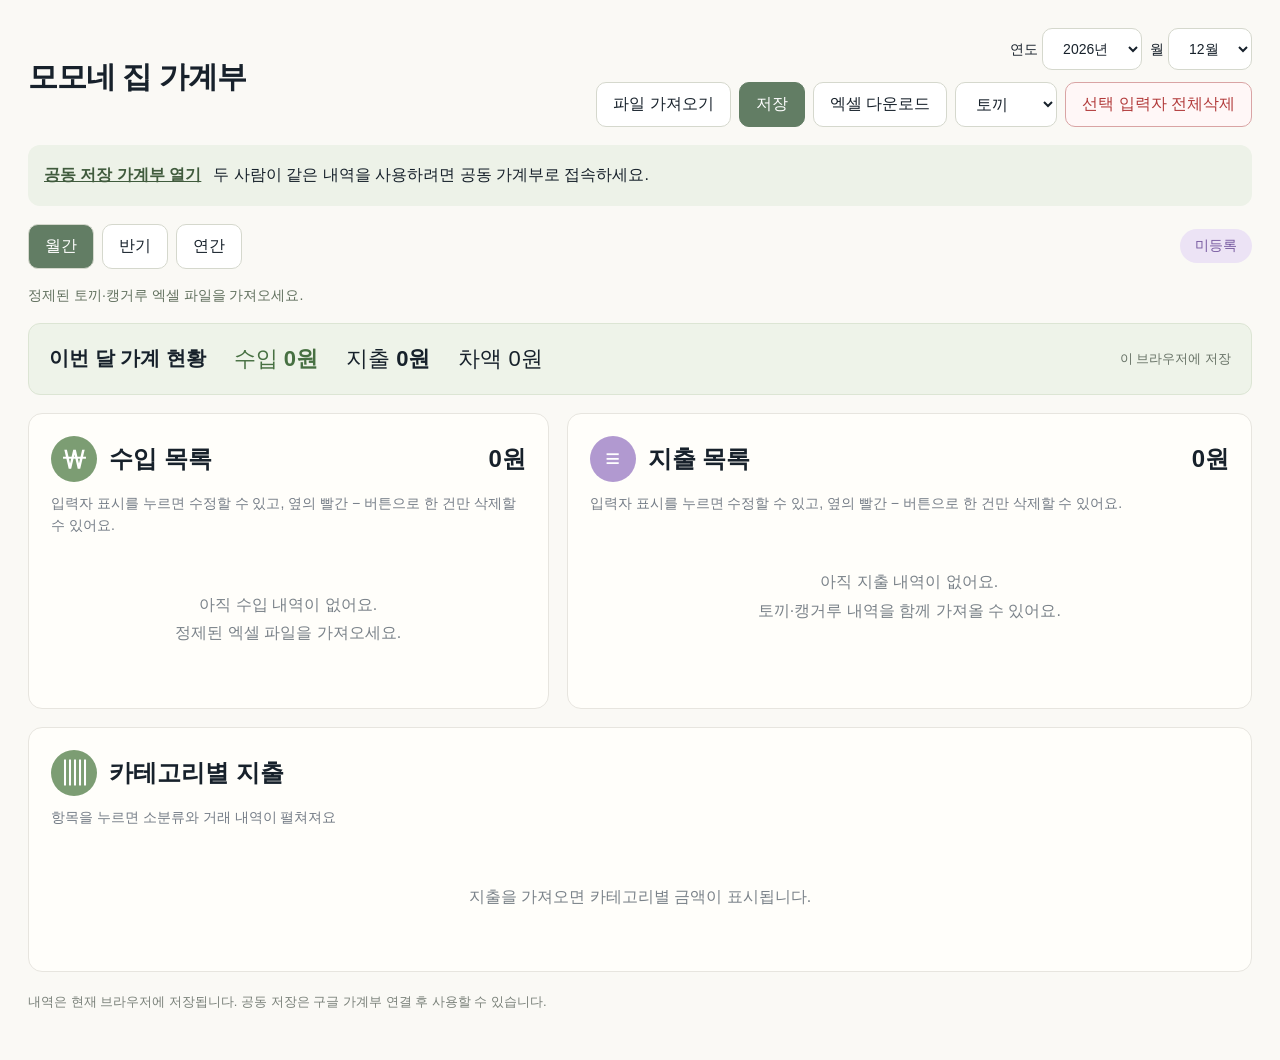
==== commit d616d07c: "Wire delete controls without backup UI" ====
--- a/index.html
+++ b/index.html
@@ -10,7 +10,7 @@
 <section class="panel" id="periodAnalysis" hidden></section>
 <section class="panel analysis"><h2><span class="circle green">▥</span>카테고리별 지출</h2><p class="hint">항목을 누르면 소분류와 거래 내역이 펼쳐져요</p><div id="chart"></div><div id="detail"></div></section>
 <footer id="storageFooter">내역은 현재 브라우저에 저장됩니다. 공동 저장은 구글 가계부 연결 후 사용할 수 있습니다. <a id="sharedLink" hidden>공동 가계부 열기</a></footer>
-</main><input hidden type="file" id="files" accept=".xlsx,.xls" multiple>
+</main><input hidden type="file" id="files" accept=".xlsx,.xls" multiple><input hidden type="file" id="backupFile" accept=".json"><button id="backup" hidden></button><button id="restore" hidden></button>
 <dialog id="importDialog"><form id="importForm"><h2>파일 가져오기</h2><p class="hint">파일명에서 월과 입력자를 찾았어요. 연도와 내용을 확인하세요.</p><div id="importFields"></div><p class="hint">같은 연월·입력자의 기존 내역은 새 파일로 교체됩니다.</p><div class="dialog-actions"><button type="button" data-close="importDialog">취소</button><button class="primary" type="submit">가져오기</button></div></form></dialog>
 <dialog id="editDialog"><form id="editForm"><h2>내역 수정</h2><label>입력자<select name="owner"><option>토끼</option><option>캥거루</option></select></label><label>구분<select name="type"><option>수입</option><option>지출</option></select></label><label>날짜<input name="date" type="date" required></label><div class="field-pair"><label>대분류<input name="category" required></label><label>소분류<input name="subcategory"></label></div><label>내용<input name="description" required></label><label>금액<input name="amount" type="number" step="1" required></label><label>결제수단<input name="payment"></label><label>메모<textarea name="memo" rows="3"></textarea></label><div class="dialog-actions"><button type="button" data-close="editDialog">취소</button><button type="submit" class="primary">수정 저장</button></div></form></dialog>
-<script defer src="ledger-state.js"></script><script defer src="analysis.js"></script></body></html>
+<script defer src="ledger-state.js"></script><script defer src="delete-controls.js"></script><script defer src="analysis.js"></script></body></html>
--- a/style.css
+++ b/style.css
@@ -1,2 +1,2 @@
-:root{font-family:Arial,'Malgun Gothic',sans-serif;color:#17212b;background:#faf9f5;font-size:16px;--green:#547457;--purple:#8b6bb7;--line:#e7e5df}*{box-sizing:border-box}body{margin:0}main{max-width:1320px;margin:auto;padding:28px}header{display:flex;justify-content:space-between;align-items:center;gap:24px;margin-bottom:14px}.brand{display:flex;align-items:center;gap:18px}.mascots{font-size:54px;white-space:nowrap}h1{font-size:30px;margin:0;letter-spacing:-1px}h2{font-size:24px;margin:0;display:flex;align-items:center;gap:12px}.toolbar{display:grid;gap:12px}.period,.actions{display:flex;gap:8px;flex-wrap:wrap}.period{justify-content:flex-end}button,select,input,textarea{font:inherit}button,select{border:1px solid #d5d8cd;border-radius:10px;background:#fff;padding:11px 16px;color:inherit}button{cursor:pointer}button:hover{background:#f0f2eb}button:focus-visible,select:focus-visible,input:focus-visible,textarea:focus-visible{outline:3px solid #7a9878;outline-offset:2px}.primary{background:#627d64;color:white;border-color:#627d64}.primary:hover{background:#506b53}label{font-size:14px}#notice{font-size:14px;color:#62715f;min-height:26px;margin:10px 0}.summary{background:#eef3e9;border:1px solid #dce5d4;border-radius:12px;padding:20px;display:flex;align-items:center;gap:28px;flex-wrap:wrap;margin-bottom:18px}.summary strong{font-size:20px}.summary span{font-size:22px}.summary span:first-of-type{color:#477042}.summary small{margin-left:auto;color:#677266;font-size:13px}.lists{display:grid;grid-template-columns:0.95fr 1.25fr;gap:18px;margin-bottom:18px}.panel{background:#fffefa;border:1px solid var(--line);border-radius:14px;padding:22px}.panel-title{display:flex;justify-content:space-between;align-items:center;gap:14px}.panel-title>strong{font-size:24px;white-space:nowrap}.circle{display:inline-flex;border-radius:50%;width:46px;height:46px;align-items:center;justify-content:center;color:#fff;font-size:25px;flex-shrink:0}.green{background:#7c9d73}.purple{background:#b199d0}.hint{font-size:14px;color:#747c86;margin:10px 0 16px;line-height:1.6}.table-wrap{overflow:auto}table{width:100%;border-collapse:collapse;font-size:14px}th{color:#707987;font-weight:normal;text-align:left;padding:12px 8px;border-bottom:1px solid var(--line)}td{padding:16px 8px;border-bottom:1px solid var(--line);vertical-align:middle}td:first-child{white-space:nowrap}.money{text-align:right;white-space:nowrap;font-variant-numeric:tabular-nums}.owner-cell{text-align:right;width:82px}.owner{border:0;padding:7px 12px;font-size:14px;white-space:nowrap}.owner.rabbit{color:#7954ae;background:#ece2f6}.owner.kangaroo{color:#405b3d;background:#e1ead9}.description{display:block;color:#69717b;margin-top:5px;overflow-wrap:anywhere}.memo{display:block;font-size:13px;line-height:1.6;color:#647566;margin-top:5px;overflow-wrap:anywhere}.group{background:#eef3e8;padding:13px;border-radius:9px;display:flex;justify-content:space-between;gap:12px;margin:16px 0 4px;font-weight:bold}.empty{padding:38px 15px;text-align:center;color:#7a8289;line-height:1.8}.more{width:100%;margin-top:15px;background:#f3f2ee;border:0}.analysis{margin-top:18px}.bar-row{width:100%;display:grid;grid-template-columns:140px 1fr 160px;gap:16px;align-items:center;border:0;border-bottom:1px solid var(--line);border-radius:0;background:transparent;padding:17px 10px;text-align:left}.bar-row.selected{background:#edf3e7;border-radius:9px}.track{height:23px;background:#f4f3ef;border-radius:6px;overflow:hidden}.bar{display:block;height:100%;border-radius:6px}.bar-row .value{text-align:right;font-variant-numeric:tabular-nums}.detail-title{margin-top:22px;background:#edf3e7;border-radius:10px;padding:16px;display:flex;justify-content:space-between;align-items:center;gap:16px;flex-wrap:wrap}.chips{display:flex;gap:8px;flex-wrap:wrap}.chips button{font-size:14px;padding:8px 12px;border-radius:22px}.chips .active{background:#dce8d0;border-color:#82a276}footer{color:#798079;font-size:13px;line-height:1.8;margin:18px 0}dialog{border:1px solid var(--line);border-radius:16px;padding:26px;max-width:560px;width:calc(100% - 32px);max-height:90vh;overflow:auto;box-shadow:0 15px 70px #0002}dialog::backdrop{background:#1f29285c}dialog h2{margin-bottom:18px}dialog label{display:block;margin:12px 0}dialog input,dialog select,dialog textarea{width:100%;padding:10px;border:1px solid #cfd6ca;border-radius:8px;margin-top:6px;background:white}.field-pair{display:grid;grid-template-columns:1fr 1fr;gap:12px}.dialog-actions{display:flex;justify-content:flex-end;gap:10px;margin-top:22px}.import-item{border-bottom:1px solid var(--line);padding-bottom:12px;overflow-wrap:anywhere}button:disabled{opacity:.5;cursor:wait}@media(max-width:1000px){header{align-items:flex-start;flex-direction:column}.period{justify-content:flex-start}.toolbar{width:100%}.lists{grid-template-columns:1fr}.brand h1{font-size:27px}.summary small{margin-left:0}}@media(max-width:600px){main{padding:14px}.mascots{font-size:35px}.brand{gap:10px}h1,.brand h1{font-size:24px}.panel{padding:14px}h2{font-size:20px}.panel-title>strong{font-size:19px}.circle{width:36px;height:36px;font-size:22px}.summary{gap:12px;padding:14px}.summary strong{width:100%}.summary span{font-size:18px}button{padding:10px 12px}.bar-row{grid-template-columns:95px 1fr 112px;gap:8px;font-size:13px;padding:15px 4px}td,th{padding:13px 5px}table{font-size:13px}.owner{padding:7px 8px;font-size:13px}.owner-cell{width:65px}.field-pair{grid-template-columns:1fr}.summary small{width:100%}}
+:root{font-family:Arial,'Malgun Gothic',sans-serif;color:#17212b;background:#faf9f5;font-size:16px;--green:#547457;--purple:#8b6bb7;--line:#e7e5df}*{box-sizing:border-box}body{margin:0}main{max-width:1320px;margin:auto;padding:28px}header{display:flex;justify-content:space-between;align-items:center;gap:24px;margin-bottom:14px}.brand{display:flex;align-items:center;gap:18px}.mascots{font-size:54px;white-space:nowrap}h1{font-size:30px;margin:0;letter-spacing:-1px}h2{font-size:24px;margin:0;display:flex;align-items:center;gap:12px}.toolbar{display:grid;gap:12px}.period,.actions{display:flex;gap:8px;flex-wrap:wrap}.period{justify-content:flex-end}button,select,input,textarea{font:inherit}button,select{border:1px solid #d5d8cd;border-radius:10px;background:#fff;padding:11px 16px;color:inherit}button{cursor:pointer}button:hover{background:#f0f2eb}button:focus-visible,select:focus-visible,input:focus-visible,textarea:focus-visible{outline:3px solid #7a9878;outline-offset:2px}.primary{background:#627d64;color:white;border-color:#627d64}.primary:hover{background:#506b53}.danger-outline{color:#b23b3b;border-color:#d9a4a4;background:#fff7f7}.danger-outline:hover{background:#fbeaea}label{font-size:14px}#notice{font-size:14px;color:#62715f;min-height:26px;margin:10px 0}.summary{background:#eef3e9;border:1px solid #dce5d4;border-radius:12px;padding:20px;display:flex;align-items:center;gap:28px;flex-wrap:wrap;margin-bottom:18px}.summary strong{font-size:20px}.summary span{font-size:22px}.summary span:first-of-type{color:#477042}.summary small{margin-left:auto;color:#677266;font-size:13px}.lists{display:grid;grid-template-columns:0.95fr 1.25fr;gap:18px;margin-bottom:18px}.panel{background:#fffefa;border:1px solid var(--line);border-radius:14px;padding:22px}.panel-title{display:flex;justify-content:space-between;align-items:center;gap:14px}.panel-title>strong{font-size:24px;white-space:nowrap}.circle{display:inline-flex;border-radius:50%;width:46px;height:46px;align-items:center;justify-content:center;color:#fff;font-size:25px;flex-shrink:0}.green{background:#7c9d73}.purple{background:#b199d0}.hint{font-size:14px;color:#747c86;margin:10px 0 16px;line-height:1.6}.table-wrap{overflow:auto}table{width:100%;border-collapse:collapse;font-size:14px}th{color:#707987;font-weight:normal;text-align:left;padding:12px 8px;border-bottom:1px solid var(--line)}td{padding:16px 8px;border-bottom:1px solid var(--line);vertical-align:middle}td:first-child{white-space:nowrap}.money{text-align:right;white-space:nowrap;font-variant-numeric:tabular-nums}.owner-cell{text-align:right;width:118px}.owner-actions{display:inline-flex;align-items:center;justify-content:flex-end;gap:7px}.owner{border:0;padding:7px 12px;font-size:14px;white-space:nowrap}.owner.rabbit{color:#7954ae;background:#ece2f6}.owner.kangaroo{color:#405b3d;background:#e1ead9}.delete-one{width:27px;height:27px;min-width:27px;padding:0;border:0;border-radius:50%;background:#d84b4b;color:#fff;font-size:22px;line-height:1;display:inline-flex;align-items:center;justify-content:center;font-weight:bold}.delete-one:hover{background:#bd3535}.description{display:block;color:#69717b;margin-top:5px;overflow-wrap:anywhere}.memo{display:block;font-size:13px;line-height:1.6;color:#647566;margin-top:5px;overflow-wrap:anywhere}.group{background:#eef3e8;padding:13px;border-radius:9px;display:flex;justify-content:space-between;gap:12px;margin:16px 0 4px;font-weight:bold}.empty{padding:38px 15px;text-align:center;color:#7a8289;line-height:1.8}.more{width:100%;margin-top:15px;background:#f3f2ee;border:0}.analysis{margin-top:18px}.bar-row{width:100%;display:grid;grid-template-columns:140px 1fr 160px;gap:16px;align-items:center;border:0;border-bottom:1px solid var(--line);border-radius:0;background:transparent;padding:17px 10px;text-align:left}.bar-row.selected{background:#edf3e7;border-radius:9px}.track{height:23px;background:#f4f3ef;border-radius:6px;overflow:hidden}.bar{display:block;height:100%;border-radius:6px}.bar-row .value{text-align:right;font-variant-numeric:tabular-nums}.detail-title{margin-top:22px;background:#edf3e7;border-radius:10px;padding:16px;display:flex;justify-content:space-between;align-items:center;gap:16px;flex-wrap:wrap}.chips{display:flex;gap:8px;flex-wrap:wrap}.chips button{font-size:14px;padding:8px 12px;border-radius:22px}.chips .active{background:#dce8d0;border-color:#82a276}footer{color:#798079;font-size:13px;line-height:1.8;margin:18px 0}dialog{border:1px solid var(--line);border-radius:16px;padding:26px;max-width:560px;width:calc(100% - 32px);max-height:90vh;overflow:auto;box-shadow:0 15px 70px #0002}dialog::backdrop{background:#1f29285c}dialog h2{margin-bottom:18px}dialog label{display:block;margin:12px 0}dialog input,dialog select,dialog textarea{width:100%;padding:10px;border:1px solid #cfd6ca;border-radius:8px;margin-top:6px;background:white}.field-pair{display:grid;grid-template-columns:1fr 1fr;gap:12px}.dialog-actions{display:flex;justify-content:flex-end;gap:10px;margin-top:22px}.import-item{border-bottom:1px solid var(--line);padding-bottom:12px;overflow-wrap:anywhere}button:disabled{opacity:.5;cursor:wait}@media(max-width:1000px){header{align-items:flex-start;flex-direction:column}.period{justify-content:flex-start}.toolbar{width:100%}.lists{grid-template-columns:1fr}.brand h1{font-size:27px}.summary small{margin-left:0}}@media(max-width:600px){main{padding:14px}.mascots{font-size:35px}.brand{gap:10px}h1,.brand h1{font-size:24px}.panel{padding:14px}h2{font-size:20px}.panel-title>strong{font-size:19px}.circle{width:36px;height:36px;font-size:22px}.summary{gap:12px;padding:14px}.summary strong{width:100%}.summary span{font-size:18px}button{padding:10px 12px}.bar-row{grid-template-columns:95px 1fr 112px;gap:8px;font-size:13px;padding:15px 4px}td,th{padding:13px 5px}table{font-size:13px}.owner{padding:7px 8px;font-size:13px}.owner-cell{width:105px}.field-pair{grid-template-columns:1fr}.summary small{width:100%}}
 :root [hidden]{display:none!important}.views{display:flex;align-items:center;gap:8px;flex-wrap:wrap;margin:18px 0}.views .active{background:#627d64;color:#fff}.views #monthStatus{margin-left:auto;background:#ece3f5;color:#775aa0;border-radius:20px;padding:8px 15px;font-size:14px}.trend{position:relative;width:100%;min-width:0}.trend svg{display:block;width:100%;height:auto}.trend-hit{position:absolute;inset:0 4% 7% 7%;display:flex}.trend-hit button{flex:1;min-width:0;opacity:0;border:0;padding:0}.trend-hit button:focus-visible{opacity:.12;background:#9bb593}.trend-info{padding:14px;background:#edf2e8;border-radius:10px;line-height:1.8;margin-bottom:28px}.legend-income{color:#547457}.legend-expense{color:#9478af}.pie-heading{margin-top:28px}.pie-layout{display:grid;grid-template-columns:300px 1fr;gap:35px;align-items:center;margin-top:22px}.donut{width:280px;height:280px;border-radius:50%;position:relative}.donut>span{position:absolute;inset:25%;border-radius:50%;background:#fffefa;display:flex;align-items:center;justify-content:center;flex-direction:column;font-size:18px;font-weight:bold;z-index:2;pointer-events:none}.donut small{font-size:13px;font-weight:normal;margin-top:8px;color:#777}.pie-targets{position:absolute;inset:0;width:100%;height:100%}.pie-targets path{cursor:pointer}.pie-targets path:hover{fill:#fff4}.pie-legend button{display:grid;grid-template-columns:14px 1fr auto;gap:12px;align-items:center;width:100%;text-align:left;border:0;border-bottom:1px solid var(--line);border-radius:0;background:transparent;padding:13px 8px;font-size:14px}.pie-legend i{width:12px;height:12px;border-radius:3px}.pie-legend button:hover{background:#f0f4eb}@media(max-width:600px){.pie-layout{grid-template-columns:1fr;gap:18px}.donut{margin:auto;width:230px;height:230px}.trend-info{font-size:14px}.views #monthStatus{margin-left:0}.summary #difference{font-size:16px}}
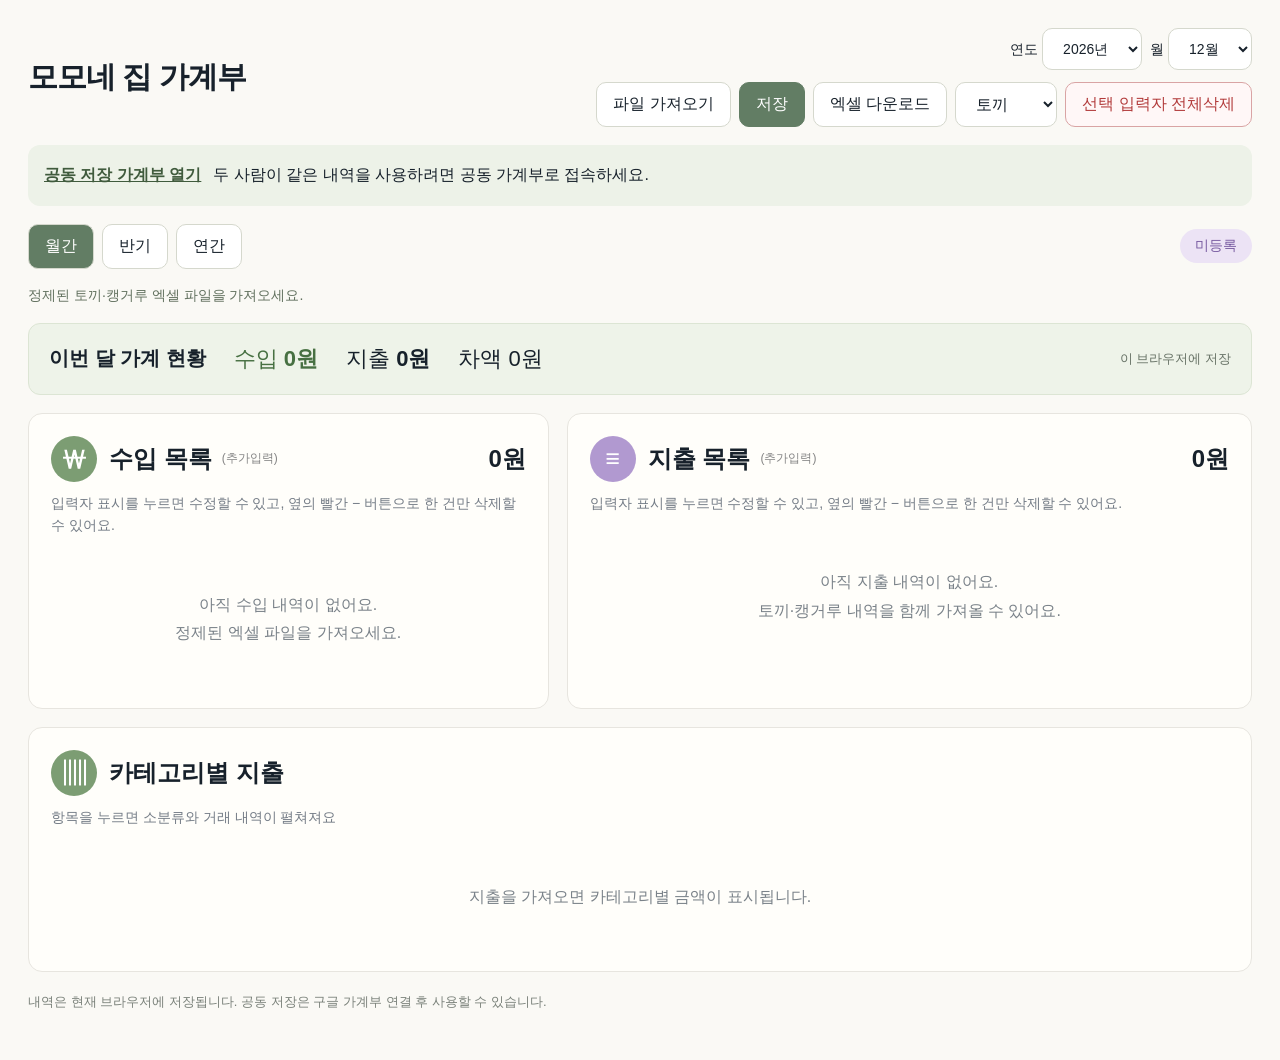
==== commit 2a17ddc7: "Add manual income and expense entry and pin fuel, toll and mobile T-money summaries" ====
--- a/index.html
+++ b/index.html
@@ -6,7 +6,7 @@
 <nav class="views"><button data-view="month" class="active">월간</button><button data-view="half">반기</button><button data-view="year">연간</button><select id="half"><option value="1">상반기 · 1~6월</option><option value="2">하반기 · 7~12월</option></select><span id="monthStatus"></span><button id="reopen" hidden>확정 해제</button></nav>
 <div id="notice" role="status">정제된 토끼·캥거루 엑셀 파일을 가져오세요.</div>
 <section class="summary"><strong>이번 달 가계 현황</strong><span>수입 <b id="incomeTotal">0원</b></span><span>지출 <b id="expenseTotal">0원</b></span><small id="savedState">이 브라우저에 저장</small></section>
-<div class="lists"><section class="panel"><div class="panel-title"><h2><span class="circle green">₩</span>수입 목록</h2><strong id="incomePanelTotal">0원</strong></div><p class="hint">입력자 표시를 누르면 수정할 수 있고, 옆의 빨간 − 버튼으로 한 건만 삭제할 수 있어요.</p><div id="incomeList"></div></section><section class="panel"><div class="panel-title"><h2><span class="circle purple">≡</span>지출 목록</h2><strong id="expensePanelTotal">0원</strong></div><p class="hint">입력자 표시를 누르면 수정할 수 있고, 옆의 빨간 − 버튼으로 한 건만 삭제할 수 있어요.</p><div id="expenseList"></div></section></div>
+<div class="lists"><section class="panel"><div class="panel-title"><div class="panel-heading"><h2><span class="circle green">₩</span>수입 목록</h2><button type="button" class="add-entry" data-add="수입" aria-label="수입 추가입력">(추가입력)</button></div><strong id="incomePanelTotal">0원</strong></div><p class="hint">입력자 표시를 누르면 수정할 수 있고, 옆의 빨간 − 버튼으로 한 건만 삭제할 수 있어요.</p><div id="incomeList"></div></section><section class="panel"><div class="panel-title"><div class="panel-heading"><h2><span class="circle purple">≡</span>지출 목록</h2><button type="button" class="add-entry" data-add="지출" aria-label="지출 추가입력">(추가입력)</button></div><strong id="expensePanelTotal">0원</strong></div><p class="hint">입력자 표시를 누르면 수정할 수 있고, 옆의 빨간 − 버튼으로 한 건만 삭제할 수 있어요.</p><div id="expenseList"></div></section></div>
 <section class="panel" id="periodAnalysis" hidden></section>
 <section class="panel analysis"><h2><span class="circle green">▥</span>카테고리별 지출</h2><p class="hint">항목을 누르면 소분류와 거래 내역이 펼쳐져요</p><div id="chart"></div><div id="detail"></div></section>
 <footer id="storageFooter">내역은 현재 브라우저에 저장됩니다. 공동 저장은 구글 가계부 연결 후 사용할 수 있습니다. <a id="sharedLink" hidden>공동 가계부 열기</a></footer>
--- a/style.css
+++ b/style.css
@@ -1,2 +1,6 @@
 :root{font-family:Arial,'Malgun Gothic',sans-serif;color:#17212b;background:#faf9f5;font-size:16px;--green:#547457;--purple:#8b6bb7;--line:#e7e5df}*{box-sizing:border-box}body{margin:0}main{max-width:1320px;margin:auto;padding:28px}header{display:flex;justify-content:space-between;align-items:center;gap:24px;margin-bottom:14px}.brand{display:flex;align-items:center;gap:18px}.mascots{font-size:54px;white-space:nowrap}h1{font-size:30px;margin:0;letter-spacing:-1px}h2{font-size:24px;margin:0;display:flex;align-items:center;gap:12px}.toolbar{display:grid;gap:12px}.period,.actions{display:flex;gap:8px;flex-wrap:wrap}.period{justify-content:flex-end}button,select,input,textarea{font:inherit}button,select{border:1px solid #d5d8cd;border-radius:10px;background:#fff;padding:11px 16px;color:inherit}button{cursor:pointer}button:hover{background:#f0f2eb}button:focus-visible,select:focus-visible,input:focus-visible,textarea:focus-visible{outline:3px solid #7a9878;outline-offset:2px}.primary{background:#627d64;color:white;border-color:#627d64}.primary:hover{background:#506b53}.danger-outline{color:#b23b3b;border-color:#d9a4a4;background:#fff7f7}.danger-outline:hover{background:#fbeaea}label{font-size:14px}#notice{font-size:14px;color:#62715f;min-height:26px;margin:10px 0}.summary{background:#eef3e9;border:1px solid #dce5d4;border-radius:12px;padding:20px;display:flex;align-items:center;gap:28px;flex-wrap:wrap;margin-bottom:18px}.summary strong{font-size:20px}.summary span{font-size:22px}.summary span:first-of-type{color:#477042}.summary small{margin-left:auto;color:#677266;font-size:13px}.lists{display:grid;grid-template-columns:0.95fr 1.25fr;gap:18px;margin-bottom:18px}.panel{background:#fffefa;border:1px solid var(--line);border-radius:14px;padding:22px}.panel-title{display:flex;justify-content:space-between;align-items:center;gap:14px}.panel-title>strong{font-size:24px;white-space:nowrap}.circle{display:inline-flex;border-radius:50%;width:46px;height:46px;align-items:center;justify-content:center;color:#fff;font-size:25px;flex-shrink:0}.green{background:#7c9d73}.purple{background:#b199d0}.hint{font-size:14px;color:#747c86;margin:10px 0 16px;line-height:1.6}.table-wrap{overflow:auto}table{width:100%;border-collapse:collapse;font-size:14px}th{color:#707987;font-weight:normal;text-align:left;padding:12px 8px;border-bottom:1px solid var(--line)}td{padding:16px 8px;border-bottom:1px solid var(--line);vertical-align:middle}td:first-child{white-space:nowrap}.money{text-align:right;white-space:nowrap;font-variant-numeric:tabular-nums}.owner-cell{text-align:right;width:118px}.owner-actions{display:inline-flex;align-items:center;justify-content:flex-end;gap:7px}.owner{border:0;padding:7px 12px;font-size:14px;white-space:nowrap}.owner.rabbit{color:#7954ae;background:#ece2f6}.owner.kangaroo{color:#405b3d;background:#e1ead9}.delete-one{width:27px;height:27px;min-width:27px;padding:0;border:0;border-radius:50%;background:#d84b4b;color:#fff;font-size:22px;line-height:1;display:inline-flex;align-items:center;justify-content:center;font-weight:bold}.delete-one:hover{background:#bd3535}.description{display:block;color:#69717b;margin-top:5px;overflow-wrap:anywhere}.memo{display:block;font-size:13px;line-height:1.6;color:#647566;margin-top:5px;overflow-wrap:anywhere}.group{background:#eef3e8;padding:13px;border-radius:9px;display:flex;justify-content:space-between;gap:12px;margin:16px 0 4px;font-weight:bold}.empty{padding:38px 15px;text-align:center;color:#7a8289;line-height:1.8}.more{width:100%;margin-top:15px;background:#f3f2ee;border:0}.analysis{margin-top:18px}.bar-row{width:100%;display:grid;grid-template-columns:140px 1fr 160px;gap:16px;align-items:center;border:0;border-bottom:1px solid var(--line);border-radius:0;background:transparent;padding:17px 10px;text-align:left}.bar-row.selected{background:#edf3e7;border-radius:9px}.track{height:23px;background:#f4f3ef;border-radius:6px;overflow:hidden}.bar{display:block;height:100%;border-radius:6px}.bar-row .value{text-align:right;font-variant-numeric:tabular-nums}.detail-title{margin-top:22px;background:#edf3e7;border-radius:10px;padding:16px;display:flex;justify-content:space-between;align-items:center;gap:16px;flex-wrap:wrap}.chips{display:flex;gap:8px;flex-wrap:wrap}.chips button{font-size:14px;padding:8px 12px;border-radius:22px}.chips .active{background:#dce8d0;border-color:#82a276}footer{color:#798079;font-size:13px;line-height:1.8;margin:18px 0}dialog{border:1px solid var(--line);border-radius:16px;padding:26px;max-width:560px;width:calc(100% - 32px);max-height:90vh;overflow:auto;box-shadow:0 15px 70px #0002}dialog::backdrop{background:#1f29285c}dialog h2{margin-bottom:18px}dialog label{display:block;margin:12px 0}dialog input,dialog select,dialog textarea{width:100%;padding:10px;border:1px solid #cfd6ca;border-radius:8px;margin-top:6px;background:white}.field-pair{display:grid;grid-template-columns:1fr 1fr;gap:12px}.dialog-actions{display:flex;justify-content:flex-end;gap:10px;margin-top:22px}.import-item{border-bottom:1px solid var(--line);padding-bottom:12px;overflow-wrap:anywhere}button:disabled{opacity:.5;cursor:wait}@media(max-width:1000px){header{align-items:flex-start;flex-direction:column}.period{justify-content:flex-start}.toolbar{width:100%}.lists{grid-template-columns:1fr}.brand h1{font-size:27px}.summary small{margin-left:0}}@media(max-width:600px){main{padding:14px}.mascots{font-size:35px}.brand{gap:10px}h1,.brand h1{font-size:24px}.panel{padding:14px}h2{font-size:20px}.panel-title>strong{font-size:19px}.circle{width:36px;height:36px;font-size:22px}.summary{gap:12px;padding:14px}.summary strong{width:100%}.summary span{font-size:18px}button{padding:10px 12px}.bar-row{grid-template-columns:95px 1fr 112px;gap:8px;font-size:13px;padding:15px 4px}td,th{padding:13px 5px}table{font-size:13px}.owner{padding:7px 8px;font-size:13px}.owner-cell{width:105px}.field-pair{grid-template-columns:1fr}.summary small{width:100%}}
 :root [hidden]{display:none!important}.views{display:flex;align-items:center;gap:8px;flex-wrap:wrap;margin:18px 0}.views .active{background:#627d64;color:#fff}.views #monthStatus{margin-left:auto;background:#ece3f5;color:#775aa0;border-radius:20px;padding:8px 15px;font-size:14px}.trend{position:relative;width:100%;min-width:0}.trend svg{display:block;width:100%;height:auto}.trend-hit{position:absolute;inset:0 4% 7% 7%;display:flex}.trend-hit button{flex:1;min-width:0;opacity:0;border:0;padding:0}.trend-hit button:focus-visible{opacity:.12;background:#9bb593}.trend-info{padding:14px;background:#edf2e8;border-radius:10px;line-height:1.8;margin-bottom:28px}.legend-income{color:#547457}.legend-expense{color:#9478af}.pie-heading{margin-top:28px}.pie-layout{display:grid;grid-template-columns:300px 1fr;gap:35px;align-items:center;margin-top:22px}.donut{width:280px;height:280px;border-radius:50%;position:relative}.donut>span{position:absolute;inset:25%;border-radius:50%;background:#fffefa;display:flex;align-items:center;justify-content:center;flex-direction:column;font-size:18px;font-weight:bold;z-index:2;pointer-events:none}.donut small{font-size:13px;font-weight:normal;margin-top:8px;color:#777}.pie-targets{position:absolute;inset:0;width:100%;height:100%}.pie-targets path{cursor:pointer}.pie-targets path:hover{fill:#fff4}.pie-legend button{display:grid;grid-template-columns:14px 1fr auto;gap:12px;align-items:center;width:100%;text-align:left;border:0;border-bottom:1px solid var(--line);border-radius:0;background:transparent;padding:13px 8px;font-size:14px}.pie-legend i{width:12px;height:12px;border-radius:3px}.pie-legend button:hover{background:#f0f4eb}@media(max-width:600px){.pie-layout{grid-template-columns:1fr;gap:18px}.donut{margin:auto;width:230px;height:230px}.trend-info{font-size:14px}.views #monthStatus{margin-left:0}.summary #difference{font-size:16px}}
+
+.expense-summary-toggle{display:flex;align-items:center;gap:7px;flex-wrap:wrap;border:0;background:transparent;padding:0;border-radius:4px;color:inherit;text-align:left}.expense-summary-toggle:hover{background:#f2f3ee}.expense-summary-toggle small,.group-date-range,.group-owners{font-size:12px;color:#707987}.group-date-range{display:block;margin-top:4px}.group-arrow{color:#707987}.expense-group-item td:nth-child(2){padding-left:22px}.detail-heading{display:flex;flex-direction:column;gap:5px}.detail-total{display:block;font-size:13px;font-weight:normal;color:#667060}.detail-title>.detail-total{flex-basis:100%;order:3}
+
+.panel-heading{display:flex;align-items:center;gap:8px;flex-wrap:wrap}.add-entry{font-size:12px;font-weight:normal;color:#858585;background:transparent;border:0;border-radius:5px;padding:4px 2px;white-space:nowrap}.add-entry:hover{color:#555;background:#f0f0ed}.panel-heading h2{white-space:nowrap}@media(max-width:600px){.panel-heading{gap:4px}.add-entry{font-size:11px}}
